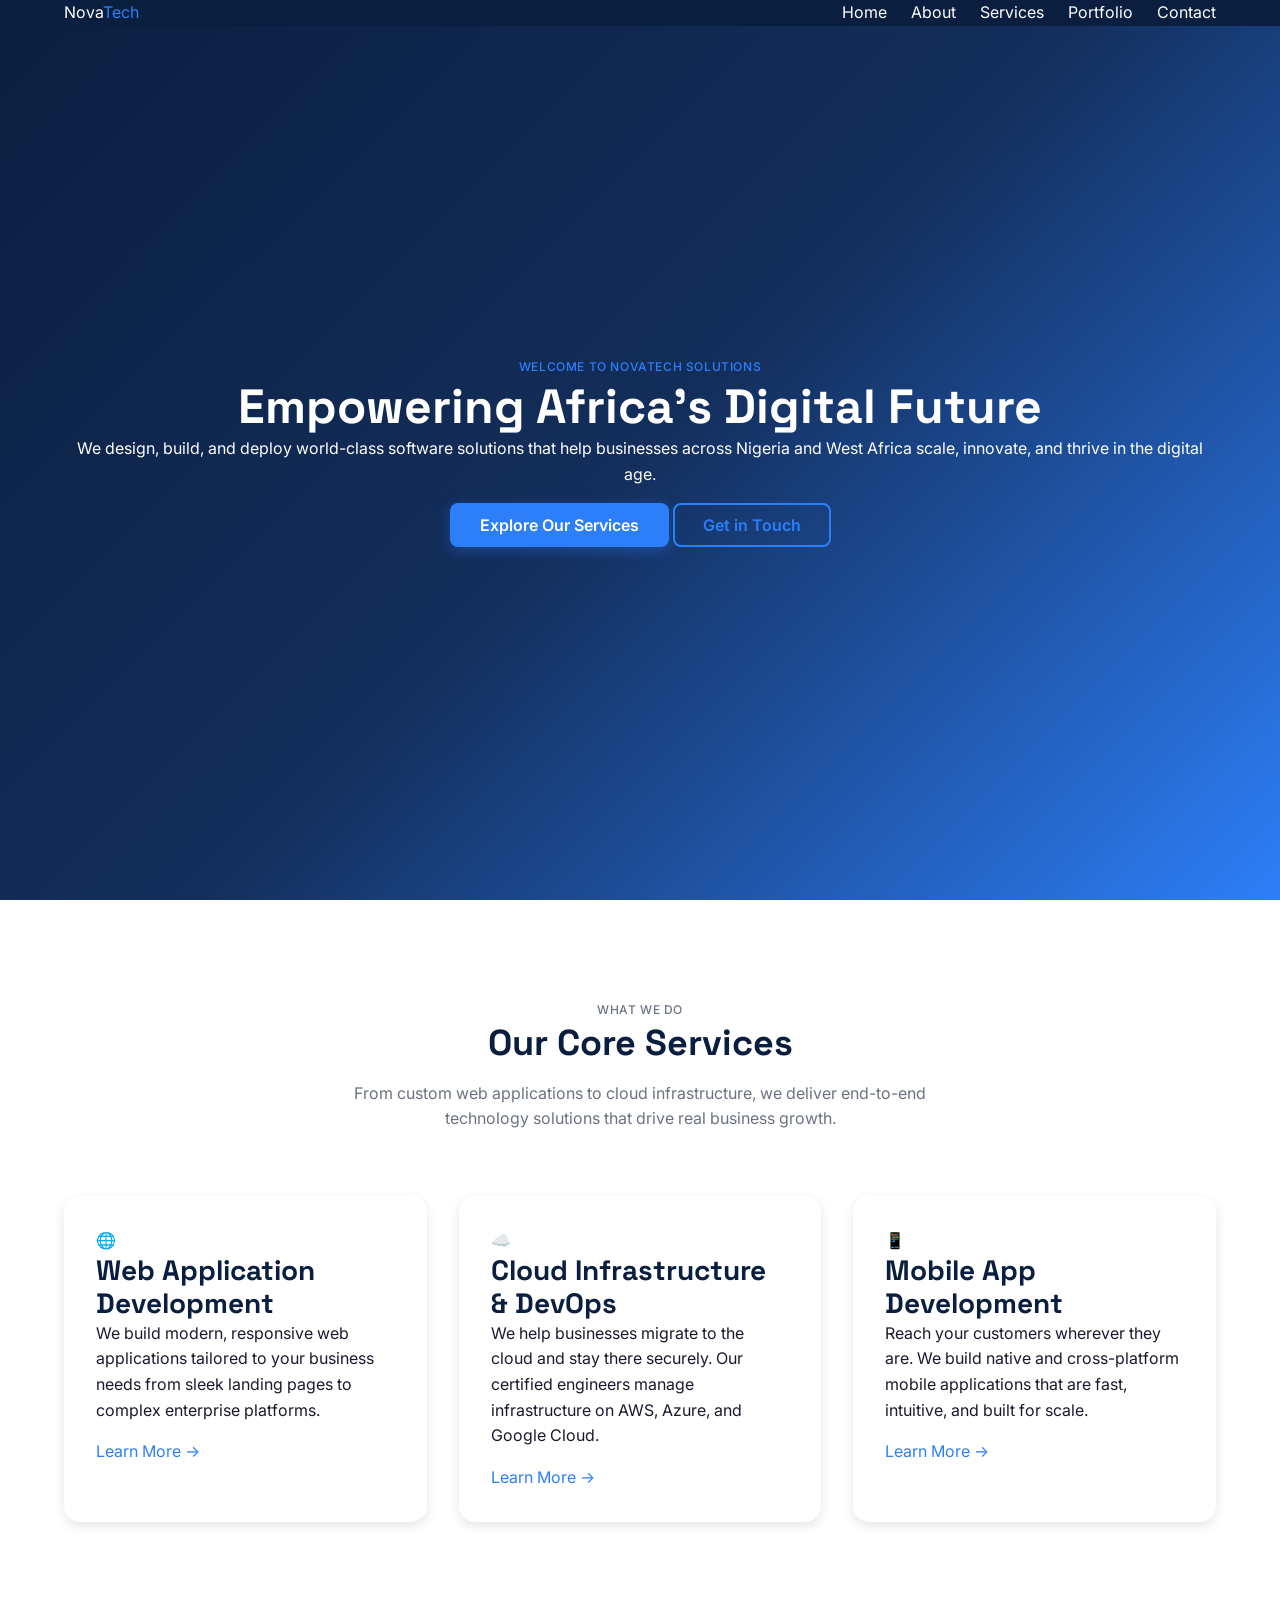
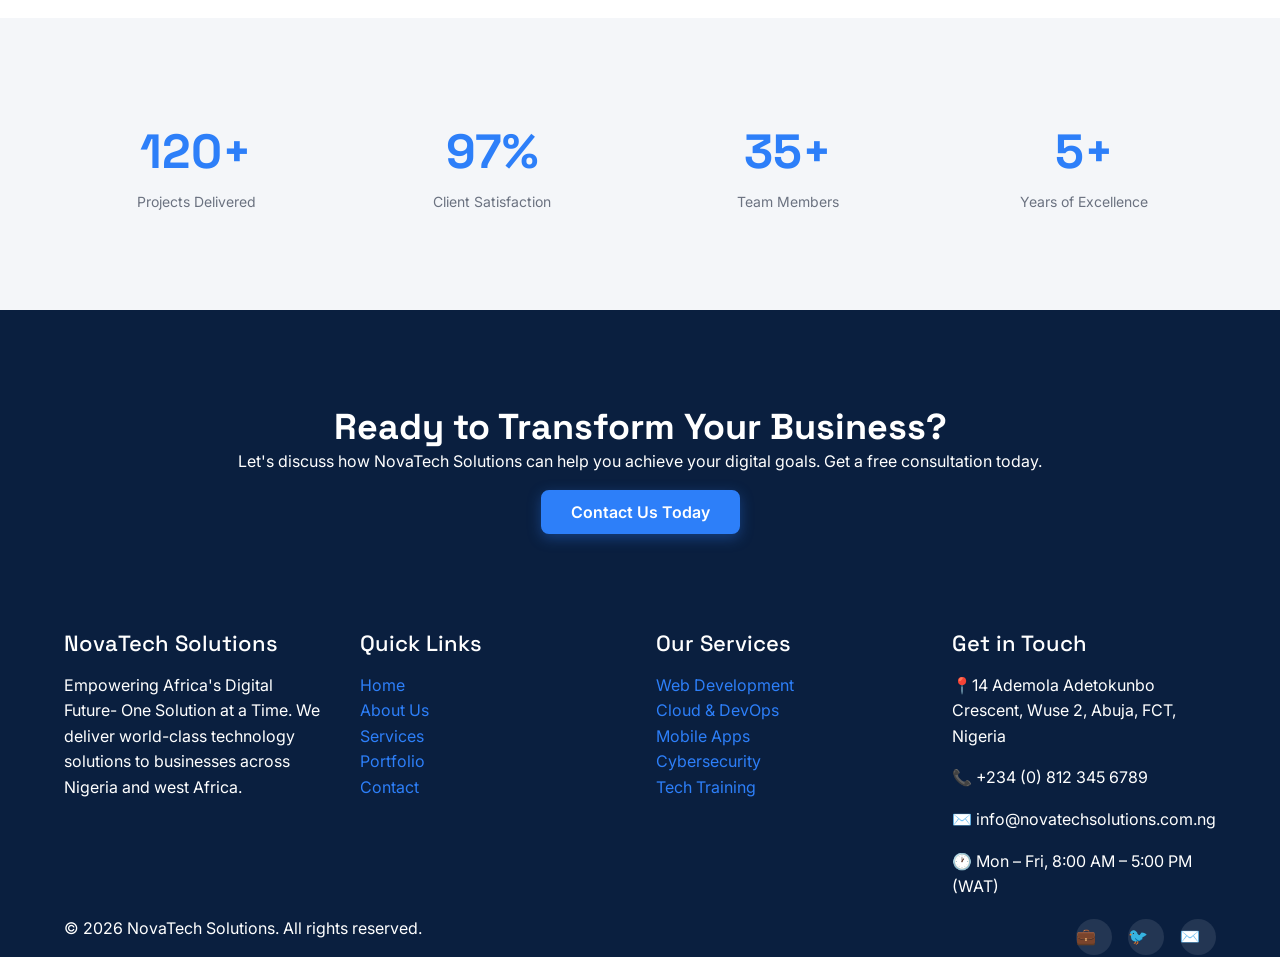
==== index.html @ 6ed1456f "Complete company website assessment" ====
<!DOCTYPE html>
<html lang="en">
<head>
    <meta charset="UTF-8">
    <meta name="viewport" content="width=device-width, initial-scale=1.0">
    <meta name="description" content="NovaTech Solutions — Empowering Africa's Digital Future. We offer custom software development, cloud infrastructure, mobile apps, cybersecurity, and tech training.">
    <meta name="keywords" content="NovaTech, software development, cloud, IT services, Nigeria, Abuja">
    <meta name="author" content="NovaTech Solutions">

    <!-- Favicon -->
    <link rel="icon" type="image/png" href="assets/images/icons/favicon.png">

    <!-- Stylesheet -->
    <link rel="stylesheet" href="assets/css/styles.css">

    <title>NovaTech Solutions — Empowering Africa's Digital Future</title>
</head>
<body>

    <!-- ========== NAVIGATION ========== -->
    <header id="main-header">
        <nav id="main-nav" class="container flex-between">
            <a href="index.html" class="nav-logo">
                <!-- Replace with your logo image: <img src="assets/images/logo.png" alt="NovaTech Solutions Logo"> -->
                <span class="logo-text">Nova<span class="text-accent">Tech</span></span>
            </a>

            <ul id="nav-menu" class="nav-menu">
                <li><a href="index.html" class="nav-link active">Home</a></li>
                <li><a href="about.html" class="nav-link">About</a></li>
                <li><a href="services.html" class="nav-link">Services</a></li>
                <li><a href="portfolio.html" class="nav-link">Portfolio</a></li>
                <li><a href="contact.html" class="nav-link">Contact</a></li>
            </ul>

            <button id="menu-toggle" class="menu-toggle" aria-label="Toggle navigation menu">
                <span class="hamburger"></span>
            </button>
        </nav>
    </header>


    <!-- ========== HERO SECTION ========== -->
    <section id="hero" class="hero-section">
        <div class="container">
            <span class="text-caption">WELCOME TO NOVATECH SOLUTIONS</span>
            <h1>Empowering Africa's Digital Future</h1>
            <p>We design, build, and deploy world-class software solutions 
                          that help businesses across Nigeria and West Africa scale, 
                          innovate, and thrive in the digital age.</p>
                          <a href="services.html" class="btn btn-primary">Explore Our Services</a>
                          <a href="contact.html" class="btn btn-outline"> Get in Touch</a>
            <!-- TODO: Build your hero section here -->
            <!-- Include: Company name, tagline, intro paragraph, CTA button -->
            <!-- Refer to docs/design/PROJECT-BRIEF.md and docs/requirements/PAGE-CONTENT-GUIDE.md for content -->
        </div>
    </section>


    <!-- ========== SERVICES OVERVIEW ========== -->
    <section id="services-overview" class="section bg-white">
        <div class="container">
            <div class="section-header">
                <span class="text-caption"> WHAT WE DO</span>
                <h2>Our Core Services</h2>
                <p>From custom web applications to cloud infrastructure,
                     we deliver end-to-end technology solutions that 
                     drive real business growth.</p>
                <!-- TODO: Section heading + short intro -->
            </div>
            <div class="grid grid-3">
                <div class="card">
                    <span class="service-icon">🌐</span>
                    <h3>Web Application Development</h3>
                    <p>We build modern, responsive web applications tailored
                      to your business needs from sleek landing pages to complex 
                      enterprise platforms.</p>
                    <a href="services.html" class="card-link">Learn More →</a>
                </div>

                <div class="card ">
                    <span class="service-icon">☁️</span>
                    <h3>Cloud Infrastructure & DevOps</h3>
                    <p>We help businesses migrate to the cloud and stay there securely. 
                     Our certified engineers manage infrastructure on AWS, Azure, 
                     and Google Cloud.</p>
                    <a href="services.html" class="card-link">Learn More → </a>
                </div>

                <div class="card">
                    <span class="service-icon">📱</span>
                    <h3>Mobile App Development</h3>
                    <p>Reach your customers wherever they are. We build native and 
                     cross-platform mobile applications that are fast, intuitive, 
                     and built for scale.</p>
                     <a href="services.html" class="card-link">Learn More → </a>
                </div>
                
                <!-- TODO: Service cards (at least 3) -->
                <!-- Each card: icon/image, title, short description -->
            </div>
        </div>
    </section>


    <!-- ========== WHY CHOOSE US / STATS ========== -->
    <section id="why-choose-us" class="section">
        <div class="container">
            <div class="grid grid-4">
            <div class="stat-box">
                <div class="stat-number">120+</div>
                <div class="stat-label">Projects Delivered</div>
            </div>
            <div class="stat-box">
                <div class="stat-number">97%</div>
                <div class="stat-label">Client Satisfaction</div>
            </div>
            <div class="stat-box">
                <div class="stat-number">35+</div>
                <div class="stat-label">Team Members</div>
            </div>
            <div class="stat-box">
                <div class="stat-number">5+</div>
                <div class="stat-label">Years of Excellence</div>
            </div>
        </div>
            <!-- TODO: Stats section (120+ Projects, 97% Satisfaction, etc.) -->
            <!-- Or "Why Choose NovaTech" reasons -->
        </div>
    </section>


    <!-- ========== CALL TO ACTION ========== -->
    <section id="cta" class="section bg-primary">
        <div class="container text-center">
            <h2>Ready to Transform Your Business?</h2>
            <p>Let's discuss how NovaTech Solutions can help you achieve your digital goals.
                 Get a free consultation today.
            </p>
            <a href="contact.html" class="btn btn-primary">Contact Us Today</a>
            <!-- TODO: CTA heading, short text, button linking to contact.html -->
        </div>
    </section>


    <!-- ========== FOOTER ========== -->
    <footer id="main-footer" class="bg-primary">
        <div class="container">
         <div class="grid grid-4"> 
            <div class="footer-col">
               <h4>NovaTech Solutions</h4>
               <p>Empowering Africa's Digital Future-
                 One Solution at a Time. We deliver world-class
                 technology solutions to businesses across Nigeria
                 and west Africa.
                </p>
            </div>
            <div class="footer-col">
                <h4>Quick Links</h4>
                <ul>
                    <li><a href="index.html">Home</a></li>
                    <li><a href="about.html">About Us</a></li>
                    <li><a href="services.html">Services</a></li>
                    <li><a href="portfolio.html">Portfolio</a></li>
                    <li><a href="contact.html">Contact</a></li>
                </ul>
            </div>
            <div class="footer-col">
                <h4>Our Services</h4>
                <ul>
                    <li><a href="services.html">Web Development</a></li>
                    <li><a href="services.html">Cloud &amp; DevOps</a></li>
                    <li><a href="services.html">Mobile Apps</a></li>
                    <li><a href="services.html">Cybersecurity</a></li>
                    <li><a href="services.html">Tech Training</a></li>
                </ul>
            </div>
            <div class="footer-col">     
                <h4>Get in Touch</h4>
                <p> 📍14 Ademola Adetokunbo Crescent, Wuse 2,
                   Abuja, FCT, Nigeria
                </p>
                <p>📞 +234 (0) 812 345 6789</p>
                <p>✉️ info@novatechsolutions.com.ng</p>
                <p>🕐 Mon – Fri, 8:00 AM – 5:00 PM (WAT)</p>
            </div>
         </div>
            <div class="footer-bottom">
                <p>&copy; 2026 NovaTech Solutions. All rights reserved.</p>
             <div class="footer-social">
                 <a href="https://linkedin.com/company/novatechsolutions" aria-label="LinkedIn">💼</a>
                 <a href="https://twitter.com/NovaTechAbuja" aria-label="Twitter/X">🐦</a>
                 <a href="mailto:info@novatechsolutions.com.ng" aria-label="Email">✉️</a>
               </div>
            </div>
            <!-- TODO: Footer content -->
            <!-- Include: Logo/company name, quick links, social media links, copyright -->
        </div>
    </footer>


    <!-- JavaScript -->
    <script src="assets/js/main.js"></script>
</body>
</html>
---- assets/css/styles.css ----
/* ==========================================================
   NOVATECH SOLUTIONS — DESIGN SYSTEM TOKENS
   Company Website Assessment | 3LOGY Bootcamp 2026
   ========================================================== */

/* ── Google Fonts ───────────────────────────────────────── */
@import url('https://fonts.googleapis.com/css2?family=Inter:wght@400;500;600&family=Space+Grotesk:wght@500;700&display=swap');

/* ── Design Tokens (CSS Custom Properties) ──────────────── */
:root {

  /* ─── Color Palette ─────────────────────────────────── */
  --color-primary:        #0A1F3F;
  --color-primary-hover:  #0D2A52;
  --color-secondary:      #132E5B;
  --color-accent:         #2D7FF9;
  --color-accent-hover:   #1B6AE0;
  --color-accent-light:   #E8F1FE;
  --color-background:     #F4F6F9;
  --color-white:          #FFFFFF;
  --color-text:           #1A1A2E;
  --color-text-light:     #6B7280;
  --color-error:          #E53935;
  --color-success:        #00C853;
  --color-warning:        #FFB300;

  /* ─── Typography ────────────────────────────────────── */
  --font-heading:  'Space Grotesk', sans-serif;
  --font-body:     'Inter', sans-serif;

  /* ─── Font Sizes ────────────────────────────────────── */
  --fs-h1:       3rem;        /* 48px */
  --fs-h2:       2.25rem;     /* 36px */
  --fs-h3:       1.75rem;     /* 28px */
  --fs-h4:       1.375rem;    /* 22px */
  --fs-body:     1rem;        /* 16px */
  --fs-small:    0.875rem;    /* 14px */
  --fs-caption:  0.75rem;     /* 12px */

  /* ─── Font Weights ──────────────────────────────────── */
  --fw-regular:   400;
  --fw-medium:    500;
  --fw-semibold:  600;
  --fw-bold:      700;

  /* ─── Line Heights ──────────────────────────────────── */
  --lh-heading:  1.2;
  --lh-body:     1.6;
  --lh-small:    1.5;

  /* ─── Spacing ───────────────────────────────────────── */
  --space-xs:   0.25rem;    /*  4px */
  --space-sm:   0.5rem;     /*  8px */
  --space-md:   1rem;       /* 16px */
  --space-lg:   1.5rem;     /* 24px */
  --space-xl:   2rem;       /* 32px */
  --space-2xl:  3rem;       /* 48px */
  --space-3xl:  4rem;       /* 64px */
  --space-4xl:  6rem;       /* 96px */

  /* ─── Border Radius ─────────────────────────────────── */
  --radius-sm:    4px;
  --radius-md:    8px;
  --radius-lg:    16px;
  --radius-full:  9999px;

  /* ─── Shadows ───────────────────────────────────────── */
  --shadow-sm:     0 1px 3px rgba(0, 0, 0, 0.08);
  --shadow-md:     0 4px 12px rgba(0, 0, 0, 0.1);
  --shadow-lg:     0 8px 30px rgba(0, 0, 0, 0.12);
  --shadow-accent: 0 4px 14px rgba(45, 127, 249, 0.35);

  /* ─── Transitions ───────────────────────────────────── */
  --transition-fast:    all 0.15s ease;
  --transition-normal:  all 0.3s ease;
  --transition-slow:    all 0.5s ease;

  /* ─── Layout ────────────────────────────────────────── */
  --max-width:   1200px;
  --nav-height:  72px;
}


/* ==========================================================
   BASE RESET & GLOBAL STYLES
   ========================================================== */

*,
*::before,
*::after {
  margin: 0;
  padding: 0;
  box-sizing: border-box;
}

html {
  font-size: 16px;              /* 1rem = 16px */
  scroll-behavior: smooth;
}

body {
  font-family: var(--font-body);
  font-size: var(--fs-body);
  font-weight: var(--fw-regular);
  line-height: var(--lh-body);
  color: var(--color-text);
  background-color: var(--color-background);
  -webkit-font-smoothing: antialiased;
  -moz-osx-font-smoothing: grayscale;
}

img {
  max-width: 100%;
  height: auto;
  display: block;
}

ul, ol {
  list-style: none;
}


/* ==========================================================
   TYPOGRAPHY
   ========================================================== */

h1, h2, h3, h4 {
  font-family: var(--font-heading);
  line-height: var(--lh-heading);
  color: var(--color-primary);
}

h1 { font-size: var(--fs-h1); font-weight: var(--fw-bold);   }
h2 { font-size: var(--fs-h2); font-weight: var(--fw-bold);   }
h3 { font-size: var(--fs-h3); font-weight: var(--fw-bold);   }
h4 { font-size: var(--fs-h4); font-weight: var(--fw-medium); }

p {
  margin-bottom: var(--space-md);
  color: var(--color-text);
}

small,
.text-small {
  font-size: var(--fs-small);
  line-height: var(--lh-small);
}

.text-caption {
  font-size: var(--fs-caption);
  font-weight: var(--fw-medium);
  color: var(--color-text-light);
  text-transform: uppercase;
  letter-spacing: 0.05em;
}

a {
  color: var(--color-accent);
  text-decoration: none;
  transition: var(--transition-fast);
}

a:hover {
  color: var(--color-accent-hover);
}


/* ==========================================================
   BUTTON STYLES
   ========================================================== */

.btn {
  display: inline-flex;
  align-items: center;
  justify-content: center;
  gap: var(--space-sm);
  padding: 0.75rem 1.75rem;
  font-family: var(--font-body);
  font-size: var(--fs-body);
  font-weight: var(--fw-semibold);
  line-height: 1;
  border: 2px solid transparent;
  border-radius: var(--radius-md);
  cursor: pointer;
  transition: var(--transition-normal);
  text-decoration: none;
}

.btn:active {
  transform: translateY(0);
}

/* ─── Primary Button ──────────────────────────────────── */
.btn-primary {
  background-color: var(--color-accent);
  color: var(--color-white);
  border-color: var(--color-accent);
  box-shadow: var(--shadow-accent);
}

.btn-primary:hover {
  background-color: var(--color-accent-hover);
  border-color: var(--color-accent-hover);
  box-shadow: 0 6px 20px rgba(45, 127, 249, 0.45);
  transform: translateY(-2px);
}

/* ─── Secondary Button ────────────────────────────────── */
.btn-secondary {
  background-color: var(--color-primary);
  color: var(--color-white);
  border-color: var(--color-primary);
  box-shadow: 0 4px 14px rgba(10, 31, 63, 0.25);
}

.btn-secondary:hover {
  background-color: var(--color-primary-hover);
  border-color: var(--color-primary-hover);
  box-shadow: 0 6px 20px rgba(10, 31, 63, 0.35);
  transform: translateY(-2px);
}

/* ─── Outline Button ──────────────────────────────────── */
.btn-outline {
  background-color: transparent;
  color: var(--color-accent);
  border-color: var(--color-accent);
}

.btn-outline:hover {
  background-color: var(--color-accent);
  color: var(--color-white);
  box-shadow: var(--shadow-accent);
  transform: translateY(-2px);
}


/* ==========================================================
   LAYOUT UTILITIES
   ========================================================== */

.container {
  width: 100%;
  max-width: var(--max-width);
  margin: 0 auto;
  padding: 0 var(--space-lg);
}

.section {
  padding: var(--space-4xl) 0;
}

.section-header {
  text-align: center;
  margin-bottom: var(--space-3xl);
}

.section-header h2 {
  margin-bottom: var(--space-md);
}

.section-header p {
  max-width: 600px;
  margin: 0 auto;
  color: var(--color-text-light);
}


/* ==========================================================
   CARD COMPONENT
   ========================================================== */

.card {
  background-color: var(--color-white);
  border-radius: var(--radius-lg);
  padding: var(--space-xl);
  box-shadow: var(--shadow-md);
  transition: var(--transition-normal);
}

.card:hover {
  box-shadow: var(--shadow-lg);
  transform: translateY(-4px);
}


/* ==========================================================
   FORM ELEMENTS
   ========================================================== */

.form-group {
  margin-bottom: var(--space-lg);
}

.form-group label {
  display: block;
  font-size: var(--fs-small);
  font-weight: var(--fw-medium);
  color: var(--color-text);
  margin-bottom: var(--space-xs);
}

.form-group input,
.form-group textarea,
.form-group select {
  width: 100%;
  padding: 0.75rem 1rem;
  font-family: var(--font-body);
  font-size: var(--fs-body);
  color: var(--color-text);
  background-color: var(--color-white);
  border: 1.5px solid #D1D5DB;
  border-radius: var(--radius-md);
  transition: var(--transition-fast);
  outline: none;
}

.form-group input:focus,
.form-group textarea:focus,
.form-group select:focus {
  border-color: var(--color-accent);
  box-shadow: 0 0 0 3px var(--color-accent-light);
}

.form-group input::placeholder,
.form-group textarea::placeholder {
  color: var(--color-text-light);
}

.form-group textarea {
  resize: vertical;
  min-height: 120px;
}

.form-error {
  font-size: var(--fs-small);
  color: var(--color-error);
  margin-top: var(--space-xs);
}


/* ==========================================================
   HELPER / UTILITY CLASSES
   ========================================================== */

.text-center  { text-align: center; }
.text-left    { text-align: left; }
.text-right   { text-align: right; }
.text-accent  { color: var(--color-accent); }
.text-muted   { color: var(--color-text-light); }
.text-white   { color: var(--color-white); }
.bg-primary   { background-color: var(--color-primary); }
.bg-secondary { background-color: var(--color-secondary); }
.bg-white     { background-color: var(--color-white); }
.bg-light     { background-color: var(--color-background); }

.flex         { display: flex; }
.flex-center  { display: flex; align-items: center; justify-content: center; }
.flex-between { display: flex; align-items: center; justify-content: space-between; }
.flex-column  { flex-direction: column; }
.flex-wrap    { flex-wrap: wrap; }
.gap-sm       { gap: var(--space-sm); }
.gap-md       { gap: var(--space-md); }
.gap-lg       { gap: var(--space-lg); }
.gap-xl       { gap: var(--space-xl); }


/* ==========================================================
   RESPONSIVE GRID (Simple 12-column helper)
   ========================================================== */

.grid {
  display: grid;
  gap: var(--space-xl);
}

.grid-2 { grid-template-columns: repeat(2, 1fr); }
.grid-3 { grid-template-columns: repeat(3, 1fr); }
.grid-4 { grid-template-columns: repeat(4, 1fr); }

@media (max-width: 992px) {
  .grid-4 { grid-template-columns: repeat(2, 1fr); }
  .grid-3 { grid-template-columns: repeat(2, 1fr); }
}

@media (max-width: 768px) {
  :root {
    --fs-h1:   2.25rem;   /* 36px on mobile */
    --fs-h2:   1.75rem;   /* 28px on mobile */
    --fs-h3:   1.5rem;    /* 24px on mobile */
  }

  .grid-2,
  .grid-3,
  .grid-4 {
    grid-template-columns: 1fr;
  }

  .section {
    padding: var(--space-3xl) 0;
  }
}

@media (max-width: 480px) {
  :root {
    --fs-h1:   2rem;      /* 32px on small mobile */
  }

  .container {
    padding: 0 var(--space-md);
  }
}


/* ==========================================================
   STUDENTS: ADD YOUR CUSTOM STYLES BELOW THIS LINE
   ========================================================== */
#main-header {
  background-color: var(--color-primary);
  position: fixed;
  width: 100%;
  top: 0;
  z-index: 100;
}
.logo-text {
  color: var(--color-white);
}

.nav-link {
  color: var(--color-white);
}

.nav-menu {
  display: flex;
  gap: var(--space-lg);
  align-items: center;
}

.menu-toggle {
  display: none;
}

.hamburger {
  width: 24px;
  height: 2px;
  background-color: var(--color-white);
  position: relative;
  display: block;
}

.hamburger::before {
  content: "";
  position: absolute;
  width: 24px;
  height: 2px;
  top: -8px;
  background-color: var(--color-white);
}

.hamburger::after {
  content: "";
  position: absolute;
  width: 24px;
  height: 2px;
  top: 8px;
  background-color: var(--color-white);
}

@media (max-width: 768px) {
  .menu-toggle {
    display: block;
  }

  .nav-menu {
    display: none;
  }
}
/*HERO SECTION */
.hero-section {
background: linear-gradient(135deg, #0A1F3F 0%, #132E5B 50%, #2D7FF9 100%) ;
color: var(--color-white);
min-height: 100vh;
display: flex;
align-items: center;
justify-content: center;
}

.hero-section h1 {
  color: var(--color-white);
}

.hero-section p {
  color: var(--color-white);
}
.hero-section .text-caption {
  color: var(--color-accent);
}
.hero-section .container {
  text-align: center;
}

/*STAT SECTION*/
.stat-box {
text-align: center;
}
.stat-number {
font-size: var(--fs-h1);
font-family: var(--font-heading);
font-weight: var(--fw-bold);
color: var(--color-accent);
}
.stat-label {
font-size: var(--fs-small);
color: var(--color-text-light);
}
/* FOR DARKBKGROUND*/
.bg-primary {
  color: var(--color-white);
}
.bg-primary h2 {
  color: var(--color-white);
}
.bg-primary p {
  color: var(--color-white);
}
.bg-primary h4 {
  color: var(--color-white);
}

/* FOTTER BOTTOM*/
.footer-bottom {
 display: flex;
 align-items: center;
 justify-content: space-between;
}
.footer-social {
  display: flex;
  gap: var(--space-md);
}
.footer-social a {
  width: 36px;
  height: 36px;
  display: flex;
  align-items: center;
  justify-items: center;
  background-color: rgb(255, 255, 255, 0.1);
  border-radius: 50%;
}
.footer-col h4 {
  margin-bottom: var(--space-md);
}
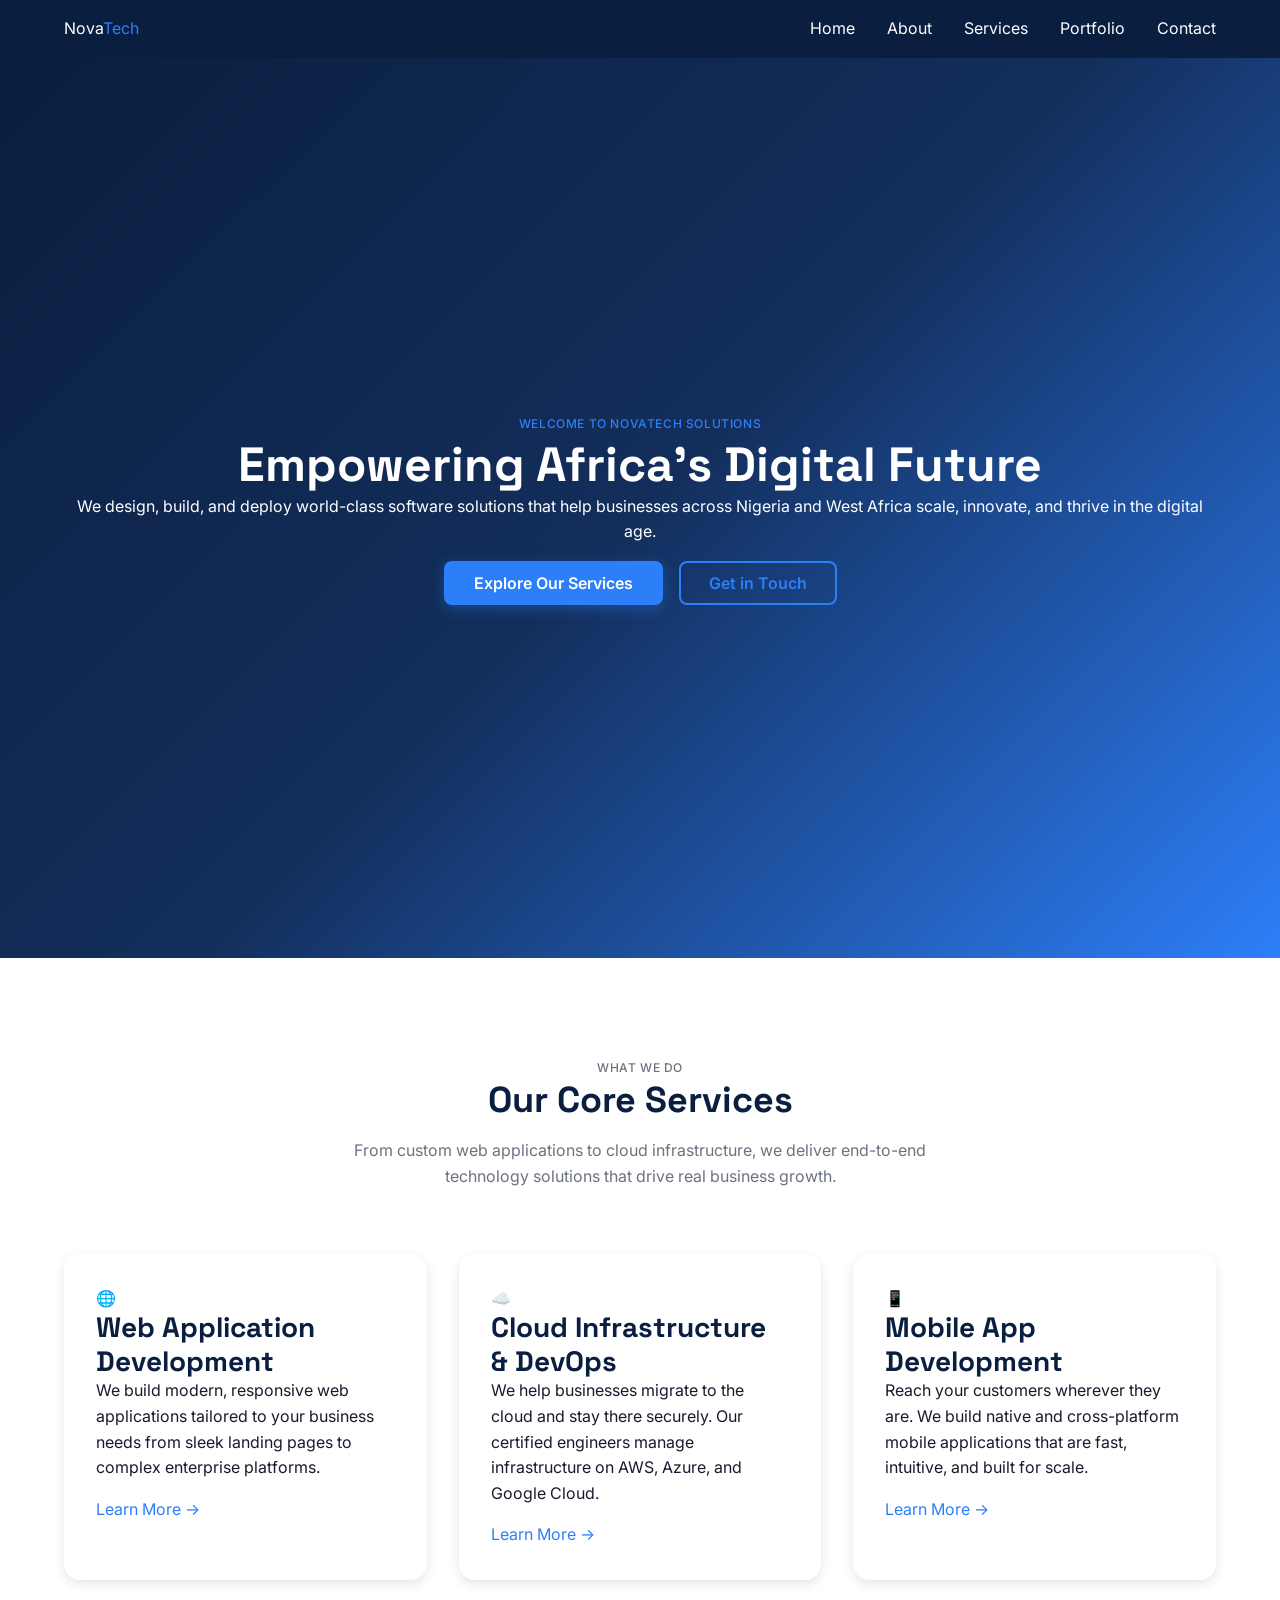
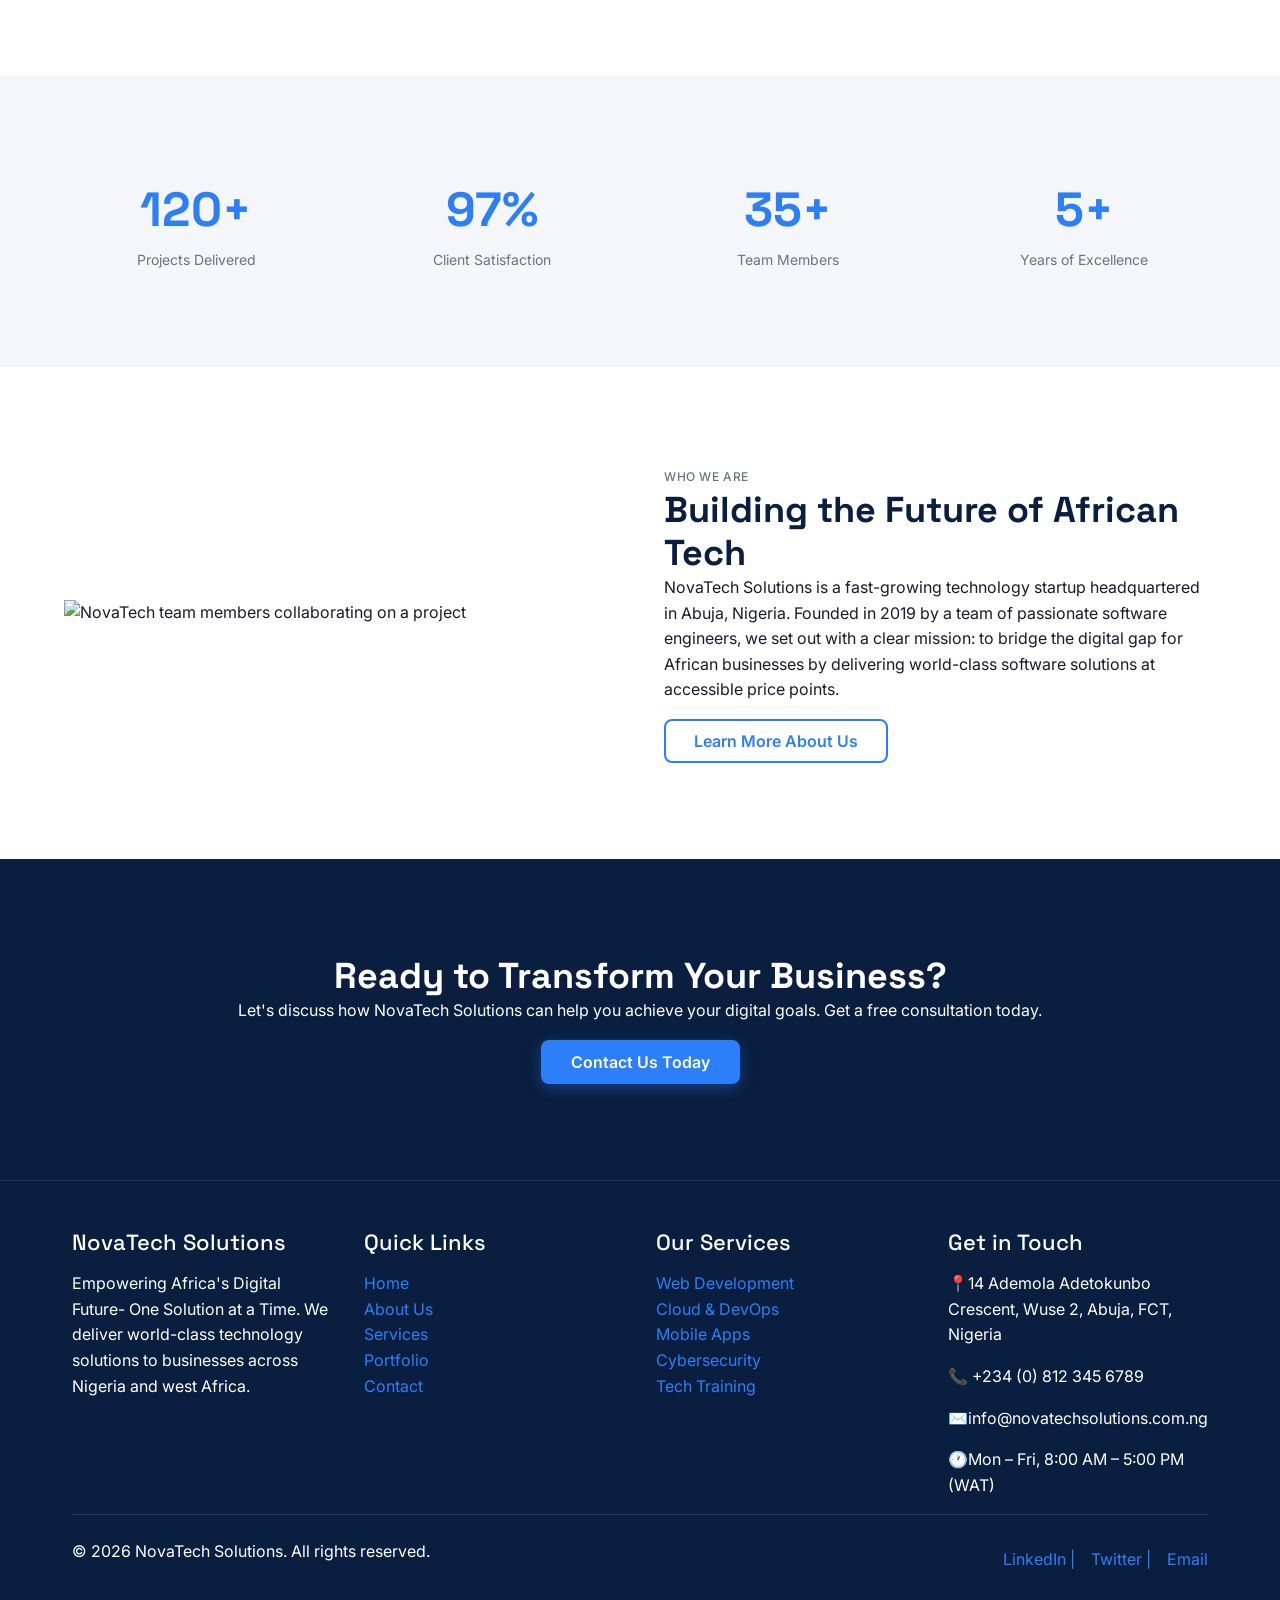
==== commit 02e6386d: "update: improve about, contact and index service" ====
--- a/index.html
+++ b/index.html
@@ -48,8 +48,10 @@
             <p>We design, build, and deploy world-class software solutions 
                           that help businesses across Nigeria and West Africa scale, 
                           innovate, and thrive in the digital age.</p>
-                          <a href="services.html" class="btn btn-primary">Explore Our Services</a>
-                          <a href="contact.html" class="btn btn-outline"> Get in Touch</a>
+                         <div class="hero-actions">
+                             <a href="services.html" class="btn btn-primary">Explore Our Services</a>
+                             <a href="contact.html" class="btn btn-outline"> Get in Touch</a>
+                         </div>
             <!-- TODO: Build your hero section here -->
             <!-- Include: Company name, tagline, intro paragraph, CTA button -->
             <!-- Refer to docs/design/PROJECT-BRIEF.md and docs/requirements/PAGE-CONTENT-GUIDE.md for content -->
@@ -107,27 +109,41 @@
     <section id="why-choose-us" class="section">
         <div class="container">
             <div class="grid grid-4">
-            <div class="stat-box">
-                <div class="stat-number">120+</div>
-                <div class="stat-label">Projects Delivered</div>
-            </div>
-            <div class="stat-box">
-                <div class="stat-number">97%</div>
-                <div class="stat-label">Client Satisfaction</div>
-            </div>
-            <div class="stat-box">
-                <div class="stat-number">35+</div>
-                <div class="stat-label">Team Members</div>
-            </div>
-            <div class="stat-box">
-                <div class="stat-number">5+</div>
-                <div class="stat-label">Years of Excellence</div>
-            </div>
-        </div>
-            <!-- TODO: Stats section (120+ Projects, 97% Satisfaction, etc.) -->
-            <!-- Or "Why Choose NovaTech" reasons -->
-        </div>
-    </section>
+              <div class="stat-box">
+                 <div class="stat-number">120+</div>
+                 <div class="stat-label">Projects Delivered</div>
+              </div>
+              <div class="stat-box">
+                  <div class="stat-number">97%</div>
+                 <div class="stat-label">Client Satisfaction</div>
+              </div>
+              <div class="stat-box">
+                  <div class="stat-number">35+</div>
+                  <div class="stat-label">Team Members</div>
+              </div>
+               <div class="stat-box">
+                 <div class="stat-number">5+</div>
+                 <div class="stat-label">Years of Excellence</div>
+               </div>
+           </div>
+        </div>
+    </section>
+
+
+     <!-- WHO WE ARE -->
+   <section id="about-preview" class="section bg-white">
+        <div class="container">
+             <div class="about-preview-grid">
+              <img src="assets/images/about/about-preview.png" alt="NovaTech team members collaborating on a project">
+             <div>
+                 <span class="text-caption">WHO WE ARE</span>
+                 <h2>Building the Future of African Tech</h2>
+                 <p>NovaTech Solutions is a fast-growing technology startup headquartered in Abuja, Nigeria. Founded in 2019 by a team of passionate software engineers, we set out with a clear mission: to bridge the digital gap for African businesses by delivering world-class software solutions at accessible price points.</p>
+                 <a href="about.html" class="btn btn-outline">Learn More About Us</a>
+               </div>
+           </div>
+      </div>
+   </section>
 
 
     <!-- ========== CALL TO ACTION ========== -->
@@ -181,20 +197,18 @@
                    Abuja, FCT, Nigeria
                 </p>
                 <p>📞 +234 (0) 812 345 6789</p>
-                <p>✉️ info@novatechsolutions.com.ng</p>
-                <p>🕐 Mon – Fri, 8:00 AM – 5:00 PM (WAT)</p>
+                <p>✉️info@novatechsolutions.com.ng</p>
+                <p>🕐Mon – Fri, 8:00 AM – 5:00 PM (WAT)</p>
             </div>
          </div>
             <div class="footer-bottom">
                 <p>&copy; 2026 NovaTech Solutions. All rights reserved.</p>
              <div class="footer-social">
-                 <a href="https://linkedin.com/company/novatechsolutions" aria-label="LinkedIn">💼</a>
-                 <a href="https://twitter.com/NovaTechAbuja" aria-label="Twitter/X">🐦</a>
-                 <a href="mailto:info@novatechsolutions.com.ng" aria-label="Email">✉️</a>
+                 <a href="https://linkedin.com/company/novatechsolutions" aria-label="LinkedIn">LinkedIn |</a>
+                 <a href="https://twitter.com/NovaTechAbuja" aria-label="Twitter/X">Twitter |</a>
+                 <a href="mailto:info@novatechsolutions.com.ng" aria-label="Email">Email</a>
                </div>
             </div>
-            <!-- TODO: Footer content -->
-            <!-- Include: Logo/company name, quick links, social media links, copyright -->
         </div>
     </footer>
 
--- a/assets/css/styles.css
+++ b/assets/css/styles.css
@@ -417,10 +417,11 @@
    ========================================================== */
 #main-header {
   background-color: var(--color-primary);
-  position: fixed;
+  position: sticky;
   width: 100%;
   top: 0;
   z-index: 100;
+  padding: var(--space-md);
 }
 .logo-text {
   color: var(--color-white);
@@ -432,7 +433,7 @@
 
 .nav-menu {
   display: flex;
-  gap: var(--space-lg);
+  gap: var(--space-xl);
   align-items: center;
 }
 
@@ -485,6 +486,13 @@
 justify-content: center;
 }
 
+.hero-actions {
+  display: flex;
+  gap: var(--space-md);
+  justify-content: center;
+  flex-wrap: wrap;
+}
+
 .hero-section h1 {
   color: var(--color-white);
 }
@@ -498,6 +506,20 @@
 .hero-section .container {
   text-align: center;
 }
+.page-hero {
+  padding: var(--space-4xl) 0;
+  background-color: var(--color-primary);
+  color: var(--color-white);
+  text-align: center;
+}
+.page-hero h1 {
+  color: var(--color-white);
+}
+.page-hero p {
+  color: var(--color-white);
+}
+
+
 
 /*STAT SECTION*/
 .stat-box {
@@ -527,25 +549,113 @@
   color: var(--color-white);
 }
 
+/* WHO WE ARE */
+.about-preview-grid {
+  display: grid;
+  grid-template-columns: 1fr 1fr;
+  gap: var(--space-2xl);
+  align-items: center;
+}
+
+@media (max-width: 768px) {
+  .about-preview-grid {
+    grid-template-columns: 1fr;
+  }
+}
+
 /* FOTTER BOTTOM*/
 .footer-bottom {
  display: flex;
  align-items: center;
  justify-content: space-between;
+ border-top: 1px solid rgba(255, 255, 255, 0.1);
+ padding-top: var(--space-lg);
 }
 .footer-social {
   display: flex;
   gap: var(--space-md);
 }
 .footer-social a {
-  width: 36px;
-  height: 36px;
-  display: flex;
-  align-items: center;
-  justify-items: center;
-  background-color: rgb(255, 255, 255, 0.1);
-  border-radius: 50%;
-}
+  color: var(--color-accent);
+}
+
 .footer-col h4 {
   margin-bottom: var(--space-md);
-}+}
+#main-footer {
+  border-top: 1px solid rgba(255, 255, 255, 0.1);
+  padding: var(--space-2xl);
+}
+
+
+/* SERVICE SECTION */
+.accordion-content {
+  max-height: 0;
+  overflow: hidden;
+  transition: max-height 0.3s ease, padding 0.3s ease;
+  padding: 0 var(--space-lg);
+}
+.accordion-item.active .accordion-content {
+  max-height: 500px;
+  padding: var(--space-lg);
+}
+.accordion-icon {
+  font-size: 1.5rem;
+  transition: var(--transition-fast);
+}
+.accordion-item.active .accordion-icon {
+  transform: rotate(45deg);
+}
+.accordion-item.active .accordion-header {
+  background-color: var(--color-accent);
+  color: var(--color-white);
+}
+.accordion {
+  width: 100%;
+}
+.accordion-header {
+  width: 100%;
+  display: flex;
+  justify-content: space-between;
+  align-items: center;
+  padding: var(--space-lg);
+  background: var(--color-white);
+  border: none;
+  border-radius: var(--radius-md);
+  cursor: pointer;
+  font-family: var(--font-heading);
+  font-size: var(--fs-h4);
+  font-weight: var(--fw-medium);
+  color: var(--color-primary);
+  box-shadow: var(--shadow-sm);
+  margin-bottom: var(--space-sm);
+}
+/* portfolio */
+.category-tag {
+  display: inline-block;
+  background-color: var(--color-accent-light);
+  color: var(--color-accent);
+  font-size: var(--fs-caption);
+  font-weight: var(--fw-semibold);
+  padding: 4px 12px;
+  border-radius: var(--radius-full);
+  margin-bottom: var(--space-sm);
+}
+.filter-btn.active {
+  background-color: var(--color-accent);
+  color: var(--color-white);
+  border-color: var(--color-accent);
+}
+#contact-section .container {
+  display: grid;
+  grid-template-columns: 3fr 2fr;
+  gap: var(--space-2xl);
+}
+#contact-section .container {
+  display: grid;
+  grid-template-columns: 3fr 2fr;
+  gap: var(--space-2xl);
+}
+#portfolio-filter .grid {
+  gap: var(--space-2xl);
+}
